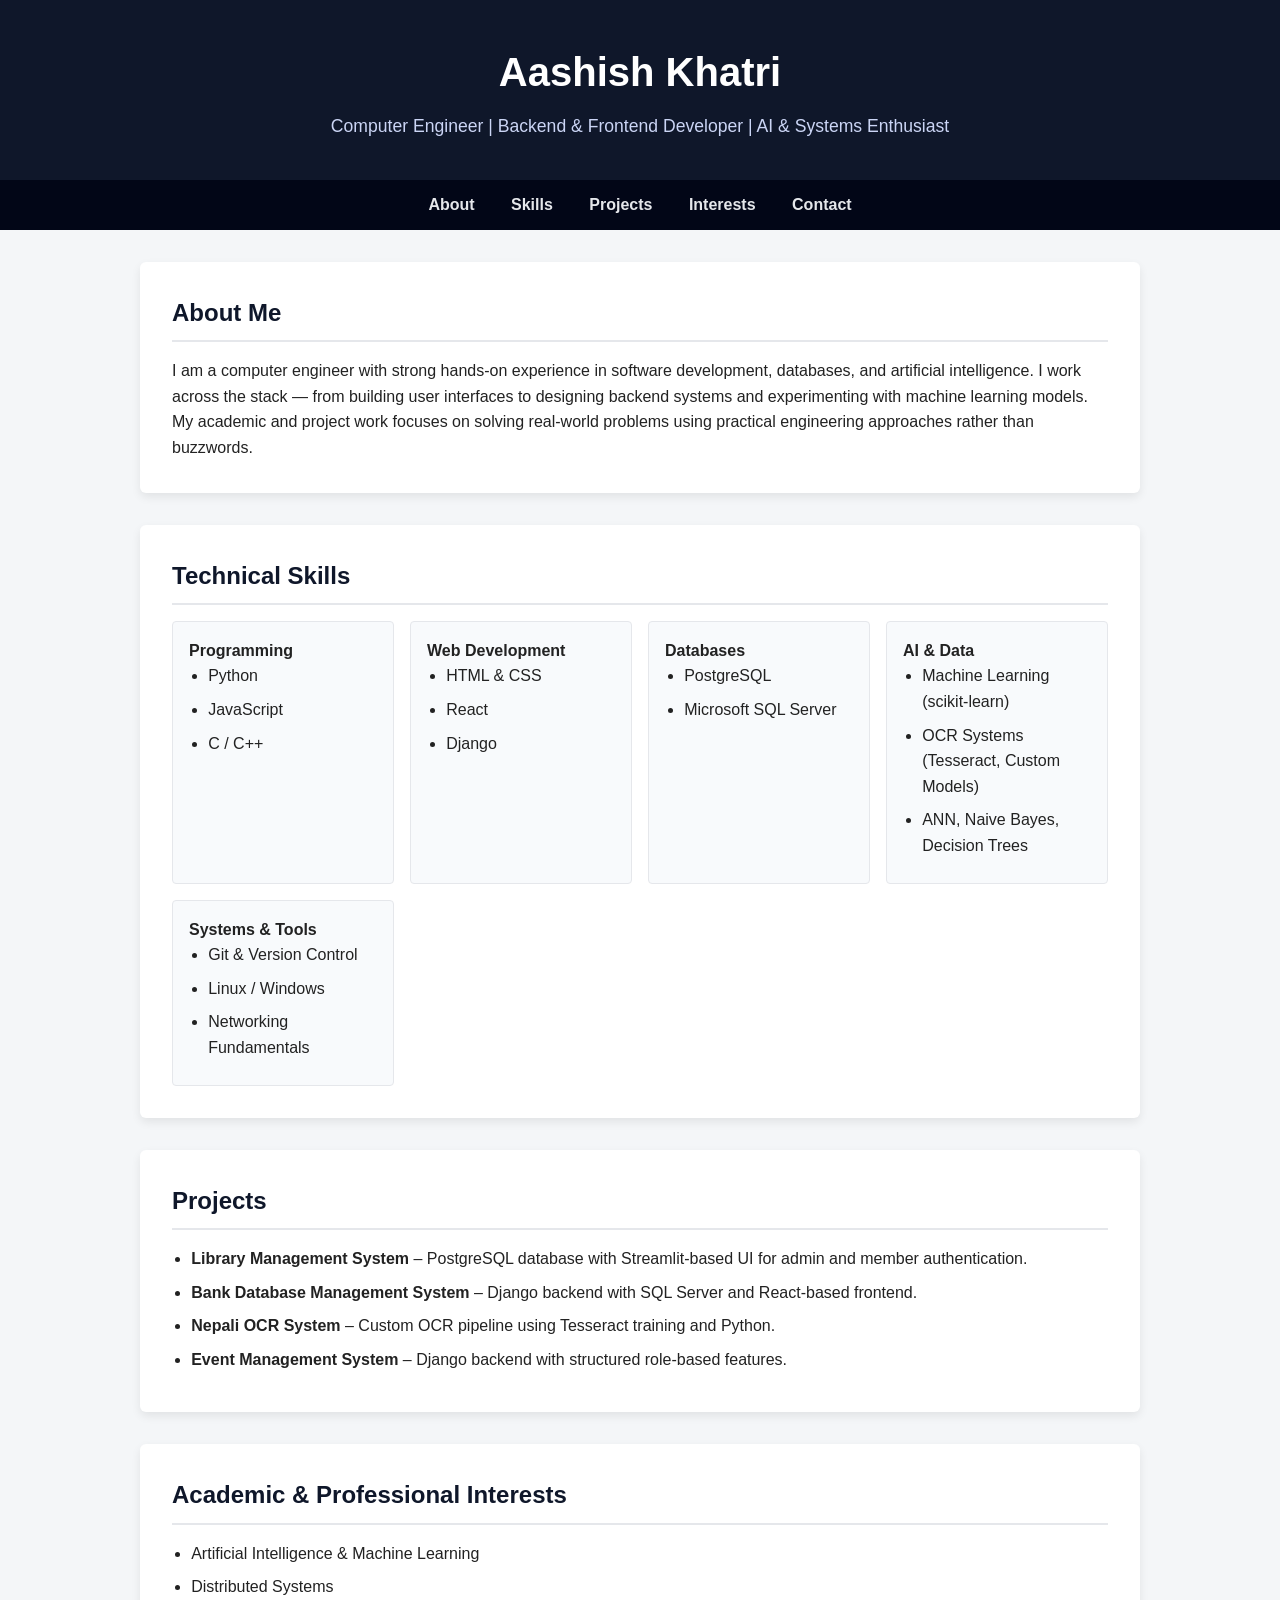
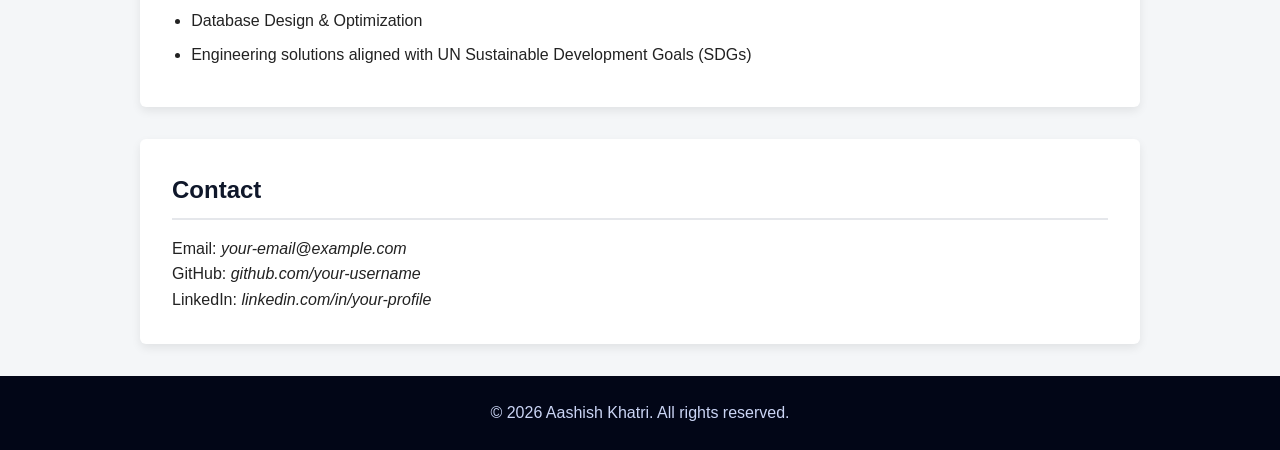
==== main.html @ 3d69b6e5 "add main.html" ====
<!DOCTYPE html>
<html lang="en">
<head>
  <meta charset="UTF-8" />
  <meta name="viewport" content="width=device-width, initial-scale=1.0" />
  <title>Aashish Khatri | Portfolio</title>
  <style>
    * { box-sizing: border-box; margin: 0; padding: 0; }
    body {
      font-family: Arial, Helvetica, sans-serif;
      line-height: 1.6;
      color: #222;
      background: #f4f6f8;
    }
    header {
      background: #0f172a;
      color: #fff;
      padding: 2.5rem 1rem;
      text-align: center;
    }
    header h1 { font-size: 2.5rem; }
    header p { margin-top: 0.5rem; font-size: 1.1rem; color: #cbd5f5; }

    nav {
      background: #020617;
      padding: 0.75rem;
      text-align: center;
    }
    nav a {
      color: #e5e7eb;
      margin: 0 1rem;
      text-decoration: none;
      font-weight: bold;
    }
    nav a:hover { text-decoration: underline; }

    section {
      max-width: 1000px;
      margin: 2rem auto;
      padding: 2rem;
      background: #fff;
      border-radius: 6px;
      box-shadow: 0 4px 10px rgba(0,0,0,0.08);
    }
    section h2 {
      margin-bottom: 1rem;
      color: #0f172a;
      border-bottom: 2px solid #e5e7eb;
      padding-bottom: 0.5rem;
    }

    ul { margin-left: 1.2rem; }
    li { margin-bottom: 0.5rem; }

    .skills-grid {
      display: grid;
      grid-template-columns: repeat(auto-fit, minmax(220px, 1fr));
      gap: 1rem;
    }
    .skill-box {
      background: #f8fafc;
      padding: 1rem;
      border-radius: 4px;
      border: 1px solid #e5e7eb;
    }

    footer {
      text-align: center;
      padding: 1.5rem;
      background: #020617;
      color: #cbd5f5;
      margin-top: 2rem;
    }
  </style>
</head>
<body>

  <header>
    <h1>Aashish Khatri</h1>
    <p>Computer Engineer | Backend & Frontend Developer | AI & Systems Enthusiast</p>
  </header>

  <nav>
    <a href="#about">About</a>
    <a href="#skills">Skills</a>
    <a href="#projects">Projects</a>
    <a href="#interests">Interests</a>
    <a href="#contact">Contact</a>
  </nav>

  <section id="about">
    <h2>About Me</h2>
    <p>
      I am a computer engineer with strong hands-on experience in software development,
      databases, and artificial intelligence. I work across the stack — from building
      user interfaces to designing backend systems and experimenting with machine
      learning models. My academic and project work focuses on solving real-world
      problems using practical engineering approaches rather than buzzwords.
    </p>
  </section>

  <section id="skills">
    <h2>Technical Skills</h2>
    <div class="skills-grid">
      <div class="skill-box">
        <strong>Programming</strong>
        <ul>
          <li>Python</li>
          <li>JavaScript</li>
          <li>C / C++</li>
        </ul>
      </div>
      <div class="skill-box">
        <strong>Web Development</strong>
        <ul>
          <li>HTML & CSS</li>
          <li>React</li>
          <li>Django</li>
        </ul>
      </div>
      <div class="skill-box">
        <strong>Databases</strong>
        <ul>
          <li>PostgreSQL</li>
          <li>Microsoft SQL Server</li>
        </ul>
      </div>
      <div class="skill-box">
        <strong>AI & Data</strong>
        <ul>
          <li>Machine Learning (scikit-learn)</li>
          <li>OCR Systems (Tesseract, Custom Models)</li>
          <li>ANN, Naive Bayes, Decision Trees</li>
        </ul>
      </div>
      <div class="skill-box">
        <strong>Systems & Tools</strong>
        <ul>
          <li>Git & Version Control</li>
          <li>Linux / Windows</li>
          <li>Networking Fundamentals</li>
        </ul>
      </div>
    </div>
  </section>

  <section id="projects">
    <h2>Projects</h2>
    <ul>
      <li><strong>Library Management System</strong> – PostgreSQL database with Streamlit-based UI for admin and member authentication.</li>
      <li><strong>Bank Database Management System</strong> – Django backend with SQL Server and React-based frontend.</li>
      <li><strong>Nepali OCR System</strong> – Custom OCR pipeline using Tesseract training and Python.</li>
      <li><strong>Event Management System</strong> – Django backend with structured role-based features.</li>
    </ul>
  </section>

  <section id="interests">
    <h2>Academic & Professional Interests</h2>
    <ul>
      <li>Artificial Intelligence & Machine Learning</li>
      <li>Distributed Systems</li>
      <li>Database Design & Optimization</li>
      <li>Engineering solutions aligned with UN Sustainable Development Goals (SDGs)</li>
    </ul>
  </section>

  <section id="contact">
    <h2>Contact</h2>
    <p>
      Email: <em>your-email@example.com</em><br />
      GitHub: <em>github.com/your-username</em><br />
      LinkedIn: <em>linkedin.com/in/your-profile</em>
    </p>
  </section>

  <footer>
    <p>&copy; 2026 Aashish Khatri. All rights reserved.</p>
  </footer>

</body>
</html>
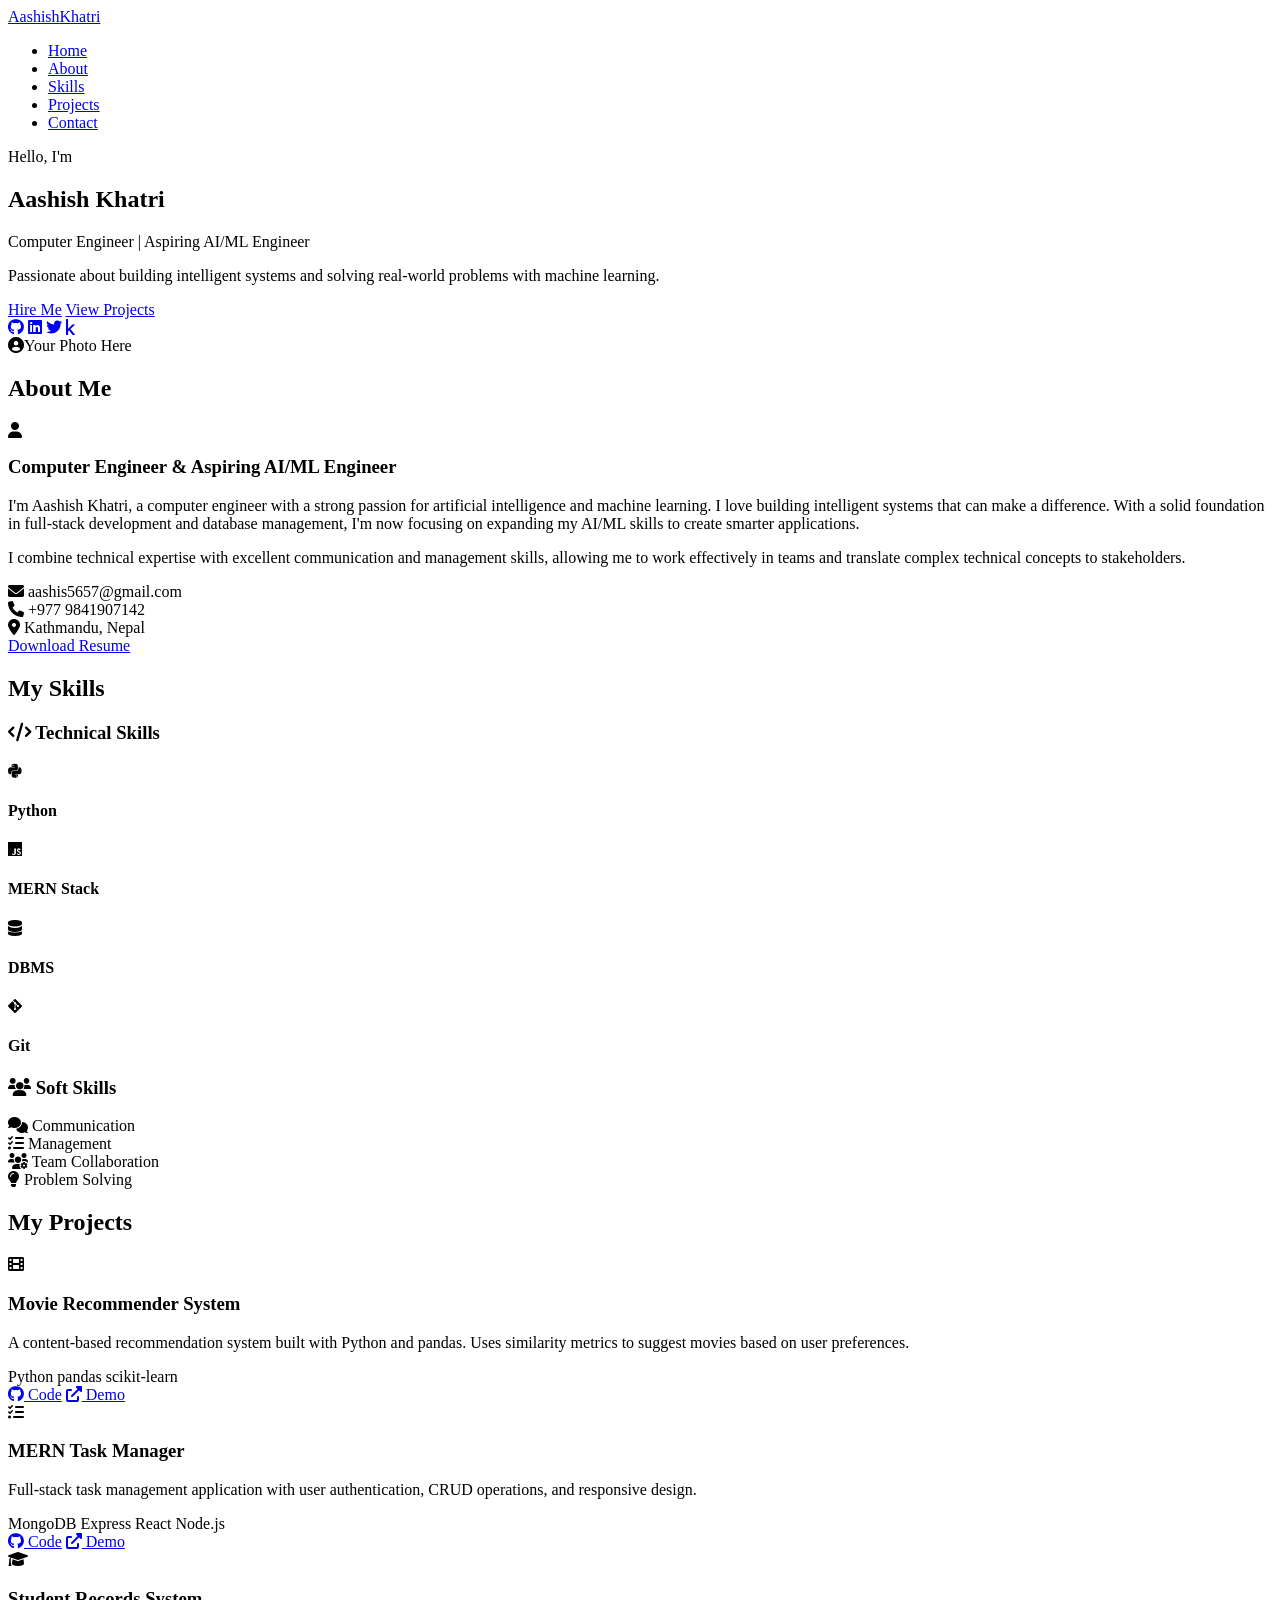
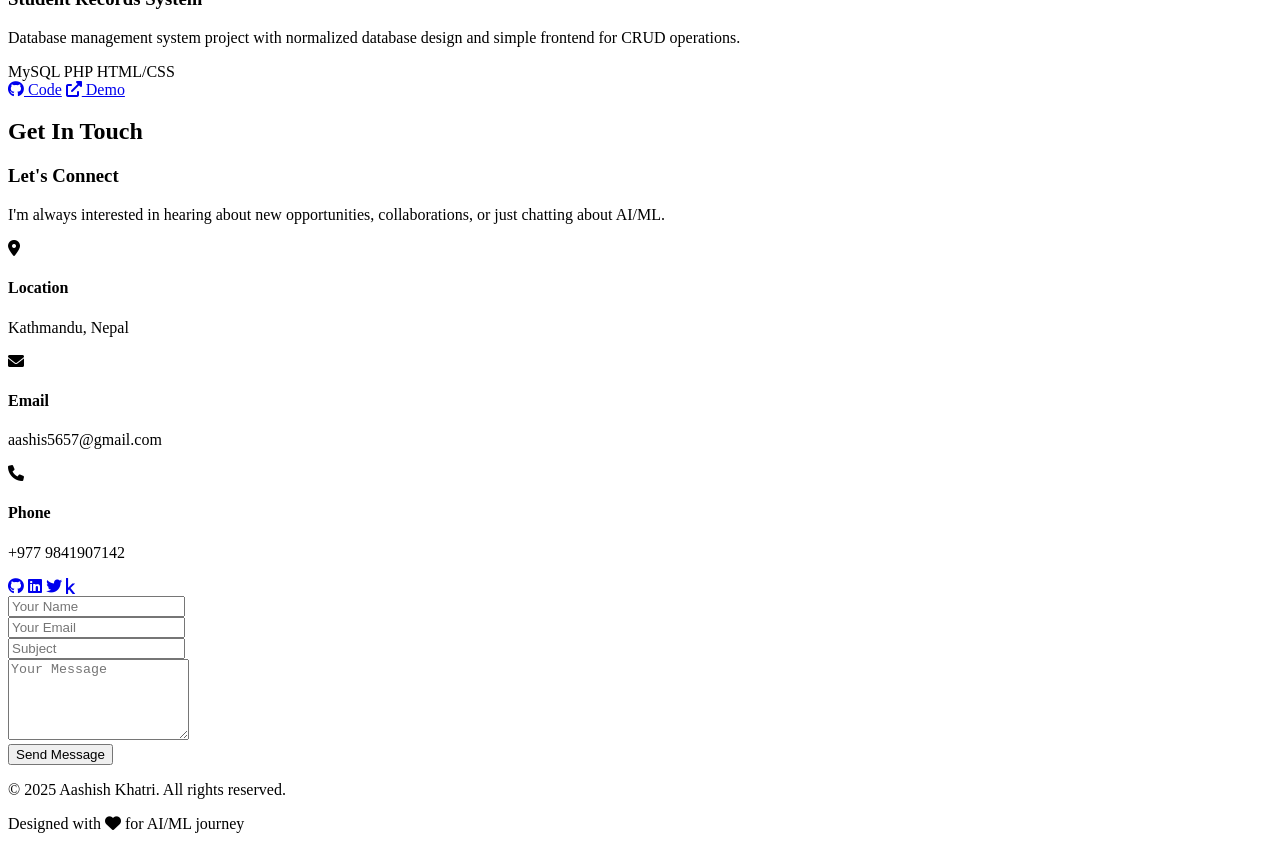
==== commit 4e124f9b: "portfolio" ====
--- a/main.html
+++ b/main.html
@@ -1,181 +1,331 @@
 <!DOCTYPE html>
 <html lang="en">
 <head>
-  <meta charset="UTF-8" />
-  <meta name="viewport" content="width=device-width, initial-scale=1.0" />
-  <title>Aashish Khatri | Portfolio</title>
-  <style>
-    * { box-sizing: border-box; margin: 0; padding: 0; }
-    body {
-      font-family: Arial, Helvetica, sans-serif;
-      line-height: 1.6;
-      color: #222;
-      background: #f4f6f8;
-    }
-    header {
-      background: #0f172a;
-      color: #fff;
-      padding: 2.5rem 1rem;
-      text-align: center;
-    }
-    header h1 { font-size: 2.5rem; }
-    header p { margin-top: 0.5rem; font-size: 1.1rem; color: #cbd5f5; }
-
-    nav {
-      background: #020617;
-      padding: 0.75rem;
-      text-align: center;
-    }
-    nav a {
-      color: #e5e7eb;
-      margin: 0 1rem;
-      text-decoration: none;
-      font-weight: bold;
-    }
-    nav a:hover { text-decoration: underline; }
-
-    section {
-      max-width: 1000px;
-      margin: 2rem auto;
-      padding: 2rem;
-      background: #fff;
-      border-radius: 6px;
-      box-shadow: 0 4px 10px rgba(0,0,0,0.08);
-    }
-    section h2 {
-      margin-bottom: 1rem;
-      color: #0f172a;
-      border-bottom: 2px solid #e5e7eb;
-      padding-bottom: 0.5rem;
-    }
-
-    ul { margin-left: 1.2rem; }
-    li { margin-bottom: 0.5rem; }
-
-    .skills-grid {
-      display: grid;
-      grid-template-columns: repeat(auto-fit, minmax(220px, 1fr));
-      gap: 1rem;
-    }
-    .skill-box {
-      background: #f8fafc;
-      padding: 1rem;
-      border-radius: 4px;
-      border: 1px solid #e5e7eb;
-    }
-
-    footer {
-      text-align: center;
-      padding: 1.5rem;
-      background: #020617;
-      color: #cbd5f5;
-      margin-top: 2rem;
-    }
-  </style>
+    <meta charset="UTF-8">
+    <meta name="viewport" content="width=device-width, initial-scale=1.0">
+    <title>Aashish Khatri · AI/ML Engineer Portfolio</title>
+    <!-- Font Awesome for icons (common user graphics) -->
+    <link rel="stylesheet" href="https://cdnjs.cloudflare.com/ajax/libs/font-awesome/6.0.0-beta3/css/all.min.css">
+    <!-- Link to external CSS file -->
+    <link rel="stylesheet" href="style.css">
 </head>
 <body>
-
-  <header>
-    <h1>Aashish Khatri</h1>
-    <p>Computer Engineer | Backend & Frontend Developer | AI & Systems Enthusiast</p>
-  </header>
-
-  <nav>
-    <a href="#about">About</a>
-    <a href="#skills">Skills</a>
-    <a href="#projects">Projects</a>
-    <a href="#interests">Interests</a>
-    <a href="#contact">Contact</a>
-  </nav>
-
-  <section id="about">
-    <h2>About Me</h2>
-    <p>
-      I am a computer engineer with strong hands-on experience in software development,
-      databases, and artificial intelligence. I work across the stack — from building
-      user interfaces to designing backend systems and experimenting with machine
-      learning models. My academic and project work focuses on solving real-world
-      problems using practical engineering approaches rather than buzzwords.
-    </p>
-  </section>
-
-  <section id="skills">
-    <h2>Technical Skills</h2>
-    <div class="skills-grid">
-      <div class="skill-box">
-        <strong>Programming</strong>
-        <ul>
-          <li>Python</li>
-          <li>JavaScript</li>
-          <li>C / C++</li>
-        </ul>
-      </div>
-      <div class="skill-box">
-        <strong>Web Development</strong>
-        <ul>
-          <li>HTML & CSS</li>
-          <li>React</li>
-          <li>Django</li>
-        </ul>
-      </div>
-      <div class="skill-box">
-        <strong>Databases</strong>
-        <ul>
-          <li>PostgreSQL</li>
-          <li>Microsoft SQL Server</li>
-        </ul>
-      </div>
-      <div class="skill-box">
-        <strong>AI & Data</strong>
-        <ul>
-          <li>Machine Learning (scikit-learn)</li>
-          <li>OCR Systems (Tesseract, Custom Models)</li>
-          <li>ANN, Naive Bayes, Decision Trees</li>
-        </ul>
-      </div>
-      <div class="skill-box">
-        <strong>Systems & Tools</strong>
-        <ul>
-          <li>Git & Version Control</li>
-          <li>Linux / Windows</li>
-          <li>Networking Fundamentals</li>
-        </ul>
-      </div>
-    </div>
-  </section>
-
-  <section id="projects">
-    <h2>Projects</h2>
-    <ul>
-      <li><strong>Library Management System</strong> – PostgreSQL database with Streamlit-based UI for admin and member authentication.</li>
-      <li><strong>Bank Database Management System</strong> – Django backend with SQL Server and React-based frontend.</li>
-      <li><strong>Nepali OCR System</strong> – Custom OCR pipeline using Tesseract training and Python.</li>
-      <li><strong>Event Management System</strong> – Django backend with structured role-based features.</li>
-    </ul>
-  </section>
-
-  <section id="interests">
-    <h2>Academic & Professional Interests</h2>
-    <ul>
-      <li>Artificial Intelligence & Machine Learning</li>
-      <li>Distributed Systems</li>
-      <li>Database Design & Optimization</li>
-      <li>Engineering solutions aligned with UN Sustainable Development Goals (SDGs)</li>
-    </ul>
-  </section>
-
-  <section id="contact">
-    <h2>Contact</h2>
-    <p>
-      Email: <em>your-email@example.com</em><br />
-      GitHub: <em>github.com/your-username</em><br />
-      LinkedIn: <em>linkedin.com/in/your-profile</em>
-    </p>
-  </section>
-
-  <footer>
-    <p>&copy; 2026 Aashish Khatri. All rights reserved.</p>
-  </footer>
-
+    <!-- Navigation Bar -->
+    <nav class="navbar">
+        <div class="container nav-container">
+            <div class="logo">
+                <a href="#home">Aashish<span>Khatri</span></a>
+            </div>
+            <ul class="nav-menu">
+                <li><a href="#home">Home</a></li>
+                <li><a href="#about">About</a></li>
+                <li><a href="#skills">Skills</a></li>
+                <li><a href="#projects">Projects</a></li>
+                <li><a href="#contact">Contact</a></li>
+            </ul>
+            <div class="hamburger">
+                <span class="bar"></span>
+                <span class="bar"></span>
+                <span class="bar"></span>
+            </div>
+        </div>
+    </nav>
+
+    <!-- Hero Section with Photo Place -->
+    <section id="home" class="hero">
+        <div class="container hero-container">
+            <div class="hero-content">
+                <p class="greeting">Hello, I'm</p>
+                <h1>Aashish Khatri</h1>
+                <p class="title">Computer Engineer | Aspiring AI/ML Engineer</p>
+                <p class="description">Passionate about building intelligent systems and solving real-world problems with machine learning.</p>
+                <div class="hero-buttons">
+                    <a href="#contact" class="btn btn-primary">Hire Me</a>
+                    <a href="#projects" class="btn btn-secondary">View Projects</a>
+                </div>
+                <div class="social-icons">
+                    <a href="https://github.com/KhatriAash1sh"><i class="fab fa-github"></i></a>
+                    <a href="https://www.linkedin.com/in/aashish-khatri/"><i class="fab fa-linkedin"></i></a>
+                    <a href="https://x.com/KhatriAash1sh"><i class="fab fa-twitter"></i></a>
+                    <a href="https://www.kaggle.com/aash1sh"><i class="fab fa-kaggle"></i></a>
+                </div>
+            </div>
+            <div class="hero-image">
+                <!-- Photo place - replace src with your image path -->
+                <div class="image-placeholder">
+                    <img src="your-photo_.jpg" alt="Aashish Khatri" onerror="this.style.display='none'; this.nextElementSibling.style.display='flex';" />
+                    <div class="fallback-image" style="display: none;">
+                        <i class="fas fa-user-circle"></i>
+                        <span>Your Photo Here</span>
+                    </div>
+                </div>
+            </div>
+        </div>
+    </section>
+
+    <!-- About Section -->
+    <section id="about" class="about">
+        <div class="container">
+            <h2 class="section-title">About <span>Me</span></h2>
+            <div class="about-container">
+                <div class="about-image">
+                    <!-- Another photo place for about section -->
+                    <div class="image-placeholder small">
+                        <img src="your-photo.jpg" alt="Aashish Khatri" onerror="this.style.display='none'; this.nextElementSibling.style.display='flex';" />
+                        <div class="fallback-image" style="display: none;">
+                            <i class="fas fa-user"></i>
+                        </div>
+                    </div>
+                </div>
+                <div class="about-content">
+                    <h3>Computer Engineer & Aspiring AI/ML Engineer</h3>
+                    <p>I'm Aashish Khatri, a computer engineer with a strong passion for artificial intelligence and machine learning. I love building intelligent systems that can make a difference. With a solid foundation in full-stack development and database management, I'm now focusing on expanding my AI/ML skills to create smarter applications.</p>
+                    <p>I combine technical expertise with excellent communication and management skills, allowing me to work effectively in teams and translate complex technical concepts to stakeholders.</p>
+                    <div class="about-info">
+                        <div class="info-item">
+                            <i class="fas fa-envelope"></i>
+                            <span>aashis5657@gmail.com</span>
+                        </div>
+                        <div class="info-item">
+                            <i class="fas fa-phone"></i>
+                            <span>+977 9841907142</span>
+                        </div>
+                        <div class="info-item">
+                            <i class="fas fa-map-marker-alt"></i>
+                            <span>Kathmandu, Nepal</span>
+                        </div>
+                    </div>
+                    <a href="#contact" class="btn btn-primary">Download Resume</a>
+                </div>
+            </div>
+        </div>
+    </section>
+
+    <!-- Skills Section -->
+    <section id="skills" class="skills">
+        <div class="container">
+            <h2 class="section-title">My <span>Skills</span></h2>
+            <div class="skills-container">
+                <div class="skill-category">
+                    <h3><i class="fas fa-code"></i> Technical Skills</h3>
+                    <div class="skill-grid">
+                        <div class="skill-item">
+                            <div class="skill-icon"><i class="fab fa-python"></i></div>
+                            <div class="skill-info">
+                                <h4>Python</h4>
+                                <div class="progress-bar">
+                                    <div class="progress" style="width: 85%"></div>
+                                </div>
+                            </div>
+                        </div>
+                        <div class="skill-item">
+                            <div class="skill-icon"><i class="fab fa-js"></i></div>
+                            <div class="skill-info">
+                                <h4>MERN Stack</h4>
+                                <div class="progress-bar">
+                                    <div class="progress" style="width: 80%"></div>
+                                </div>
+                            </div>
+                        </div>
+                        <div class="skill-item">
+                            <div class="skill-icon"><i class="fas fa-database"></i></div>
+                            <div class="skill-info">
+                                <h4>DBMS</h4>
+                                <div class="progress-bar">
+                                    <div class="progress" style="width: 75%"></div>
+                                </div>
+                            </div>
+                        </div>
+                        <div class="skill-item">
+                            <div class="skill-icon"><i class="fab fa-git-alt"></i></div>
+                            <div class="skill-info">
+                                <h4>Git</h4>
+                                <div class="progress-bar">
+                                    <div class="progress" style="width: 85%"></div>
+                                </div>
+                            </div>
+                        </div>
+                    </div>
+                </div>
+                <div class="skill-category">
+                    <h3><i class="fas fa-users"></i> Soft Skills</h3>
+                    <div class="soft-skills">
+                        <div class="soft-skill">
+                            <i class="fas fa-comments"></i>
+                            <span>Communication</span>
+                        </div>
+                        <div class="soft-skill">
+                            <i class="fas fa-tasks"></i>
+                            <span>Management</span>
+                        </div>
+                        <div class="soft-skill">
+                            <i class="fas fa-users-cog"></i>
+                            <span>Team Collaboration</span>
+                        </div>
+                        <div class="soft-skill">
+                            <i class="fas fa-lightbulb"></i>
+                            <span>Problem Solving</span>
+                        </div>
+                    </div>
+                </div>
+            </div>
+        </div>
+    </section>
+
+    <!-- Projects Section -->
+    <section id="projects" class="projects">
+        <div class="container">
+            <h2 class="section-title">My <span>Projects</span></h2>
+            <div class="projects-grid">
+                <div class="project-card">
+                    <div class="project-image">
+                        <img src="project1.jpg" alt="Movie Recommender" onerror="this.style.display='none'; this.parentElement.classList.add('no-image');">
+                        <div class="project-icon"><i class="fas fa-film"></i></div>
+                    </div>
+                    <div class="project-content">
+                        <h3>Movie Recommender System</h3>
+                        <p>A content-based recommendation system built with Python and pandas. Uses similarity metrics to suggest movies based on user preferences.</p>
+                        <div class="project-tech">
+                            <span>Python</span>
+                            <span>pandas</span>
+                            <span>scikit-learn</span>
+                        </div>
+                        <div class="project-links">
+                            <a href="#"><i class="fab fa-github"></i> Code</a>
+                            <a href="#"><i class="fas fa-external-link-alt"></i> Demo</a>
+                        </div>
+                    </div>
+                </div>
+
+                <div class="project-card">
+                    <div class="project-image">
+                        <img src="project2.jpg" alt="Task Manager" onerror="this.style.display='none'; this.parentElement.classList.add('no-image');">
+                        <div class="project-icon"><i class="fas fa-tasks"></i></div>
+                    </div>
+                    <div class="project-content">
+                        <h3>MERN Task Manager</h3>
+                        <p>Full-stack task management application with user authentication, CRUD operations, and responsive design.</p>
+                        <div class="project-tech">
+                            <span>MongoDB</span>
+                            <span>Express</span>
+                            <span>React</span>
+                            <span>Node.js</span>
+                        </div>
+                        <div class="project-links">
+                            <a href="#"><i class="fab fa-github"></i> Code</a>
+                            <a href="#"><i class="fas fa-external-link-alt"></i> Demo</a>
+                        </div>
+                    </div>
+                </div>
+
+                <div class="project-card">
+                    <div class="project-image">
+                        <img src="project3.jpg" alt="Student Records" onerror="this.style.display='none'; this.parentElement.classList.add('no-image');">
+                        <div class="project-icon"><i class="fas fa-graduation-cap"></i></div>
+                    </div>
+                    <div class="project-content">
+                        <h3>Student Records System</h3>
+                        <p>Database management system project with normalized database design and simple frontend for CRUD operations.</p>
+                        <div class="project-tech">
+                            <span>MySQL</span>
+                            <span>PHP</span>
+                            <span>HTML/CSS</span>
+                        </div>
+                        <div class="project-links">
+                            <a href="#"><i class="fab fa-github"></i> Code</a>
+                            <a href="#"><i class="fas fa-external-link-alt"></i> Demo</a>
+                        </div>
+                    </div>
+                </div>
+            </div>
+        </div>
+    </section>
+
+    <!-- Contact Section -->
+    <section id="contact" class="contact">
+        <div class="container">
+            <h2 class="section-title">Get In <span>Touch</span></h2>
+            <div class="contact-container">
+                <div class="contact-info">
+                    <h3>Let's Connect</h3>
+                    <p>I'm always interested in hearing about new opportunities, collaborations, or just chatting about AI/ML.</p>
+                    <div class="contact-details">
+                        <div class="contact-item">
+                            <i class="fas fa-map-marker-alt"></i>
+                            <div>
+                                <h4>Location</h4>
+                                <p>Kathmandu, Nepal</p>
+                            </div>
+                        </div>
+                        <div class="contact-item">
+                            <i class="fas fa-envelope"></i>
+                            <div>
+                                <h4>Email</h4>
+                                <p>aashis5657@gmail.com</p>
+                            </div>
+                        </div>
+                        <div class="contact-item">
+                            <i class="fas fa-phone"></i>
+                            <div>
+                                <h4>Phone</h4>
+                                <p>+977 9841907142</p>
+                            </div>
+                        </div>
+                    </div>
+                    <div class="contact-social">
+                        <a href="#"><i class="fab fa-github"></i></a>
+                        <a href="#"><i class="fab fa-linkedin"></i></a>
+                        <a href="#"><i class="fab fa-twitter"></i></a>
+                        <a href="#"><i class="fab fa-kaggle"></i></a>
+                    </div>
+                </div>
+                <div class="contact-form">
+                    <form id="contactForm">
+                        <div class="form-group">
+                            <input type="text" placeholder="Your Name" required>
+                        </div>
+                        <div class="form-group">
+                            <input type="email" placeholder="Your Email" required>
+                        </div>
+                        <div class="form-group">
+                            <input type="text" placeholder="Subject">
+                        </div>
+                        <div class="form-group">
+                            <textarea rows="5" placeholder="Your Message" required></textarea>
+                        </div>
+                        <button type="submit" class="btn btn-primary">Send Message</button>
+                    </form>
+                </div>
+            </div>
+        </div>
+    </section>
+
+    <!-- Footer -->
+    <footer class="footer">
+        <div class="container">
+            <div class="footer-content">
+                <p>&copy; 2025 Aashish Khatri. All rights reserved.</p>
+                <p>Designed with <i class="fas fa-heart"></i> for AI/ML journey</p>
+            </div>
+        </div>
+    </footer>
+
+    <!-- Simple JavaScript for mobile menu -->
+    <script>
+        const hamburger = document.querySelector('.hamburger');
+        const navMenu = document.querySelector('.nav-menu');
+
+        hamburger.addEventListener('click', () => {
+            hamburger.classList.toggle('active');
+            navMenu.classList.toggle('active');
+        });
+
+        document.querySelectorAll('.nav-menu a').forEach(link => {
+            link.addEventListener('click', () => {
+                hamburger.classList.remove('active');
+                navMenu.classList.remove('active');
+            });
+        });
+    </script>
 </body>
 </html>
